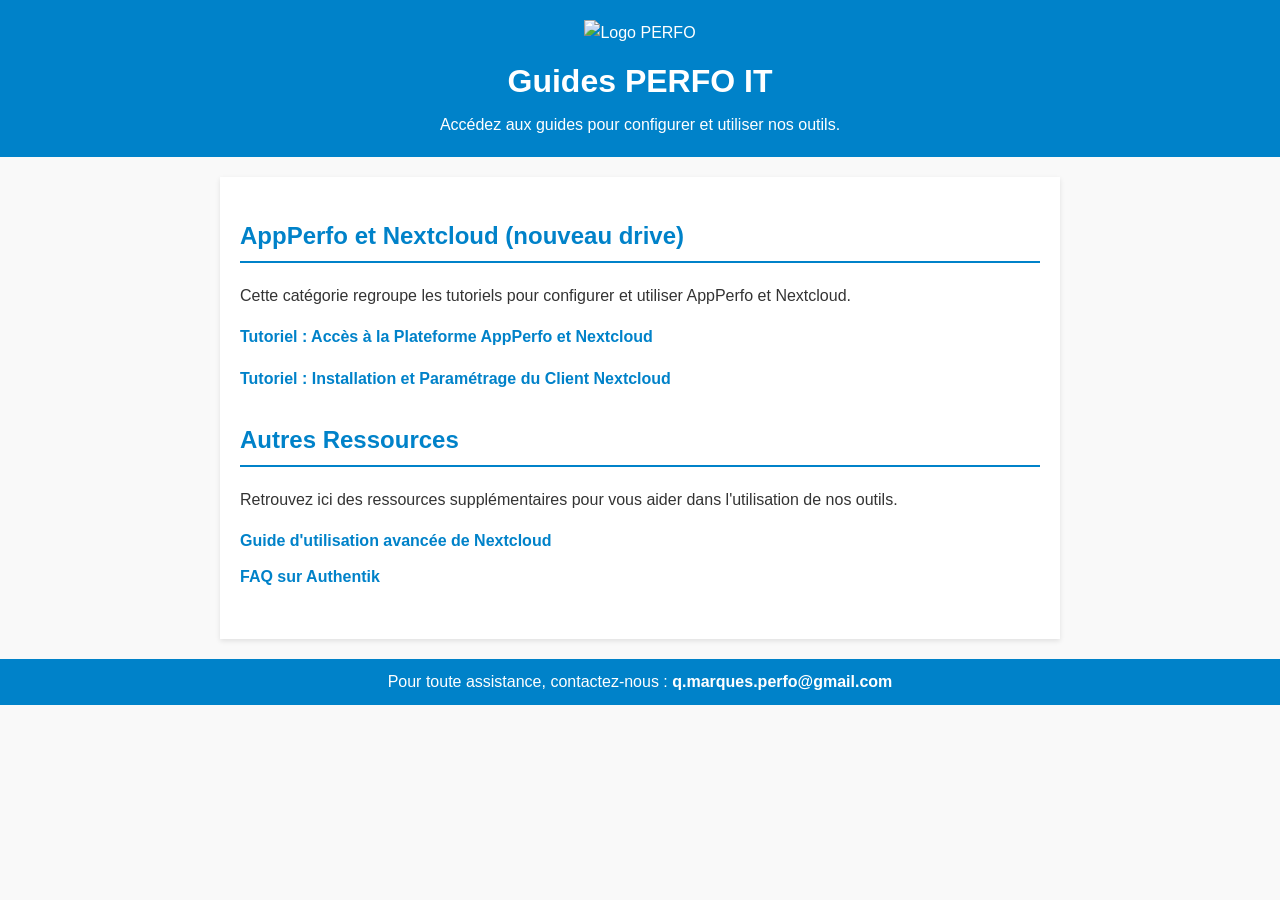
==== index.html @ e6097ef6 "Add files via upload" ====
<!DOCTYPE html>
<html lang="fr">
<head>
    <meta charset="UTF-8">
    <meta name="viewport" content="width=device-width, initial-scale=1.0">
    <title>Tutoriels PERFO</title>
    <style>
        body {
            font-family: Arial, sans-serif;
            line-height: 1.6;
            margin: 0;
            padding: 0;
            background-color: #f9f9f9;
            color: #333;
        }
        header {
            background-color: #0082C9;
            color: white;
            padding: 20px;
            text-align: center;
        }
        header img {
            max-width: 150px;
            height: auto;
        }
        header h1 {
            margin: 10px 0 0;
            font-size: 2em;
        }
        header p {
            margin: 5px 0 0;
            font-size: 1em;
        }
        .container {
            max-width: 800px;
            margin: 20px auto;
            padding: 20px;
            background: white;
            box-shadow: 0 2px 5px rgba(0, 0, 0, 0.1);
        }
        h2 {
            color: #0082C9;
            border-bottom: 2px solid #0082C9;
            padding-bottom: 5px;
        }
        ul {
            list-style-type: none;
            padding: 0;
        }
        li {
            margin-bottom: 10px;
        }
        a {
            text-decoration: none;
            color: #0082C9;
            font-weight: bold;
        }
        a:hover {
            text-decoration: underline;
        }
        .category {
            margin-bottom: 30px;
        }
        footer {
            text-align: center;
            padding: 10px;
            background-color: #0082C9;
            color: white;
            margin-top: 20px;
        }
    </style>
</head>
<body>
    <header>
        <img src="https://cloud.perfo.fr/index.php/s/cKPL4TECZcJt4YT/preview" alt="Logo PERFO">
        <h1>Guides PERFO IT</h1>
        <p>Accédez aux guides pour configurer et utiliser nos outils.</p>
    </header>
    <div class="container">
        <section class="category">
            <h2>AppPerfo et Nextcloud (nouveau drive)</h2>
            <p>Cette catégorie regroupe les tutoriels pour configurer et utiliser AppPerfo et Nextcloud.</p>
            <ul>
                <li><a href="Nextcloud/Nextcloud_AppPerfo.html">Tutoriel : Accès à la Plateforme AppPerfo et Nextcloud</a></li>
            </ul>
            <ul>
                <li><a href="tuto-client-nextcloud.html">Tutoriel : Installation et Paramétrage du Client Nextcloud</a></li>
            </ul>
        </section>

        <section class="category">
            <h2>Autres Ressources</h2>
            <p>Retrouvez ici des ressources supplémentaires pour vous aider dans l'utilisation de nos outils.</p>
            <ul>
                <li><a href="#">Guide d'utilisation avancée de Nextcloud</a></li>
                <li><a href="#">FAQ sur Authentik</a></li>
            </ul>
        </section>
    </div>
    <footer>
        Pour toute assistance, contactez-nous : <a href="mailto:q.marques.perfo@gmail.com" style="color: white;">q.marques.perfo@gmail.com</a>
    </footer>
</body>
</html>
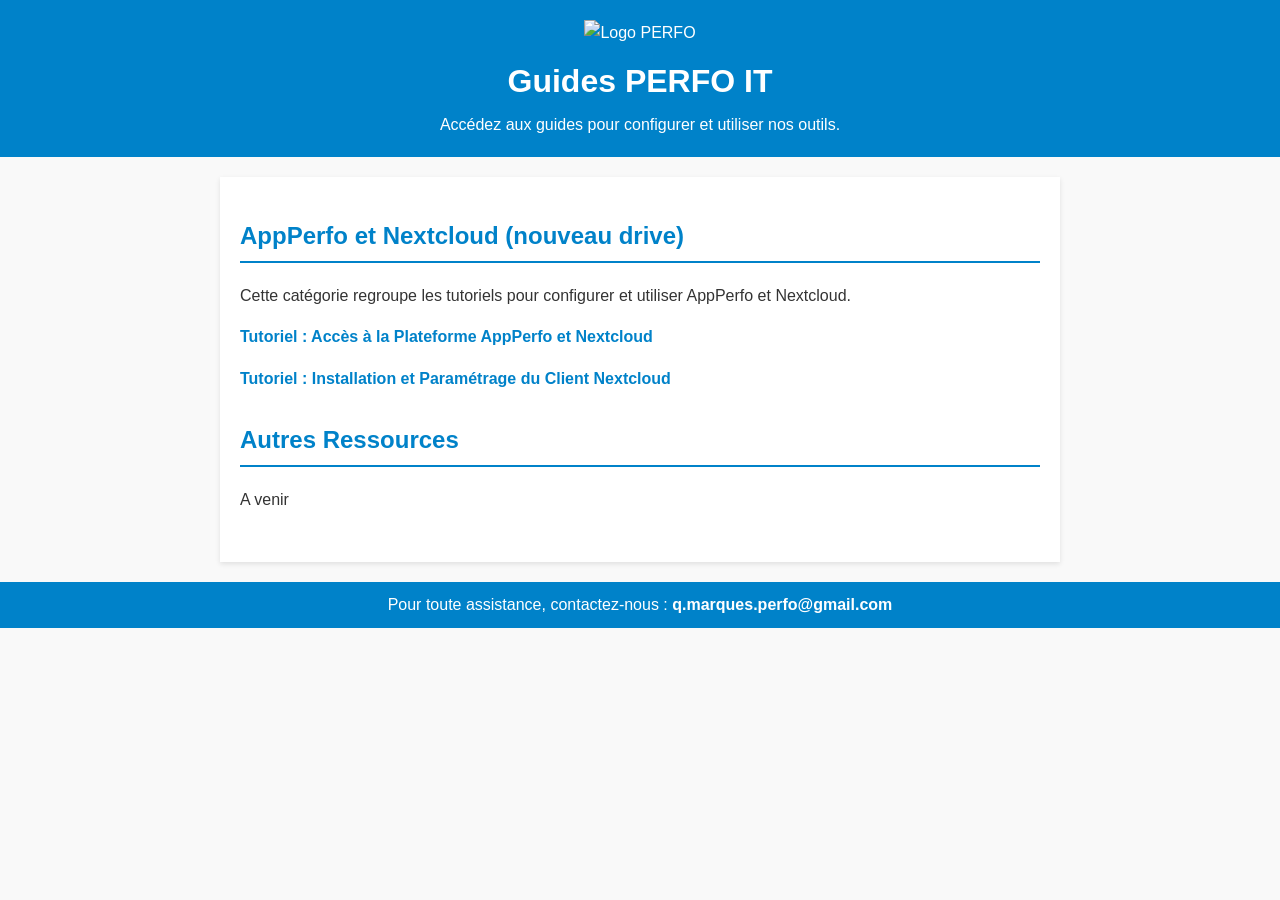
==== commit 780fb4eb: "Update index.html" ====
--- a/index.html
+++ b/index.html
@@ -84,21 +84,18 @@
                 <li><a href="Nextcloud/Nextcloud_AppPerfo.html">Tutoriel : Accès à la Plateforme AppPerfo et Nextcloud</a></li>
             </ul>
             <ul>
-                <li><a href="tuto-client-nextcloud.html">Tutoriel : Installation et Paramétrage du Client Nextcloud</a></li>
+                <li><a href="Nextcloud/Nextcloud_Client.html">Tutoriel : Installation et Paramétrage du Client Nextcloud</a></li>
             </ul>
         </section>
 
         <section class="category">
             <h2>Autres Ressources</h2>
-            <p>Retrouvez ici des ressources supplémentaires pour vous aider dans l'utilisation de nos outils.</p>
-            <ul>
-                <li><a href="#">Guide d'utilisation avancée de Nextcloud</a></li>
-                <li><a href="#">FAQ sur Authentik</a></li>
-            </ul>
+            <p>A venir</p>
+
         </section>
     </div>
     <footer>
         Pour toute assistance, contactez-nous : <a href="mailto:q.marques.perfo@gmail.com" style="color: white;">q.marques.perfo@gmail.com</a>
     </footer>
 </body>
-</html>+</html>
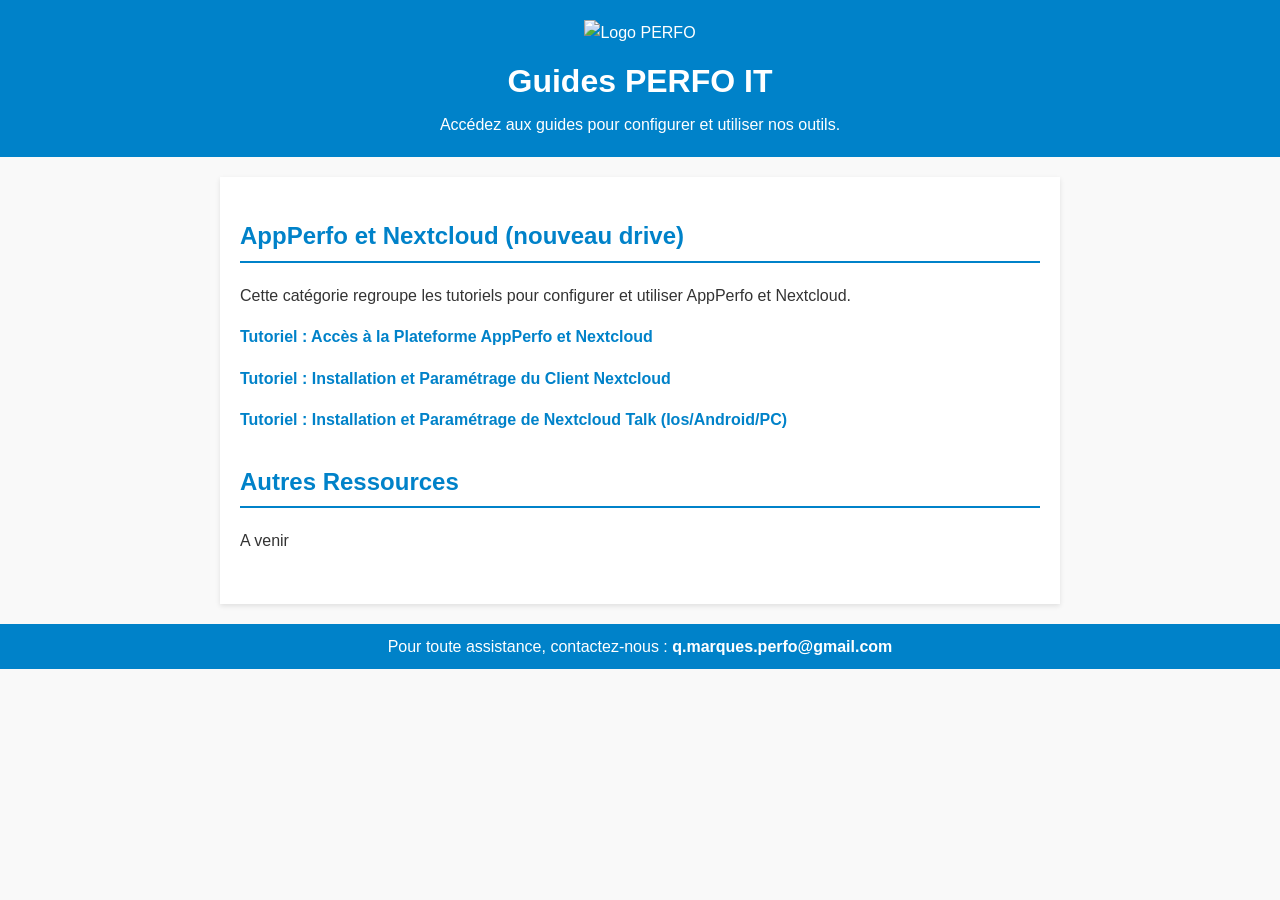
==== commit a74472ce: "Ajout Talk" ====
--- a/index.html
+++ b/index.html
@@ -86,6 +86,9 @@
             <ul>
                 <li><a href="Nextcloud/Nextcloud_Client.html">Tutoriel : Installation et Paramétrage du Client Nextcloud</a></li>
             </ul>
+            <ul>
+                <li><a href="Nextcloud/Talk_Client.html">Tutoriel : Installation et Paramétrage de Nextcloud Talk (Ios/Android/PC)</a></li>
+            </ul>
         </section>
 
         <section class="category">
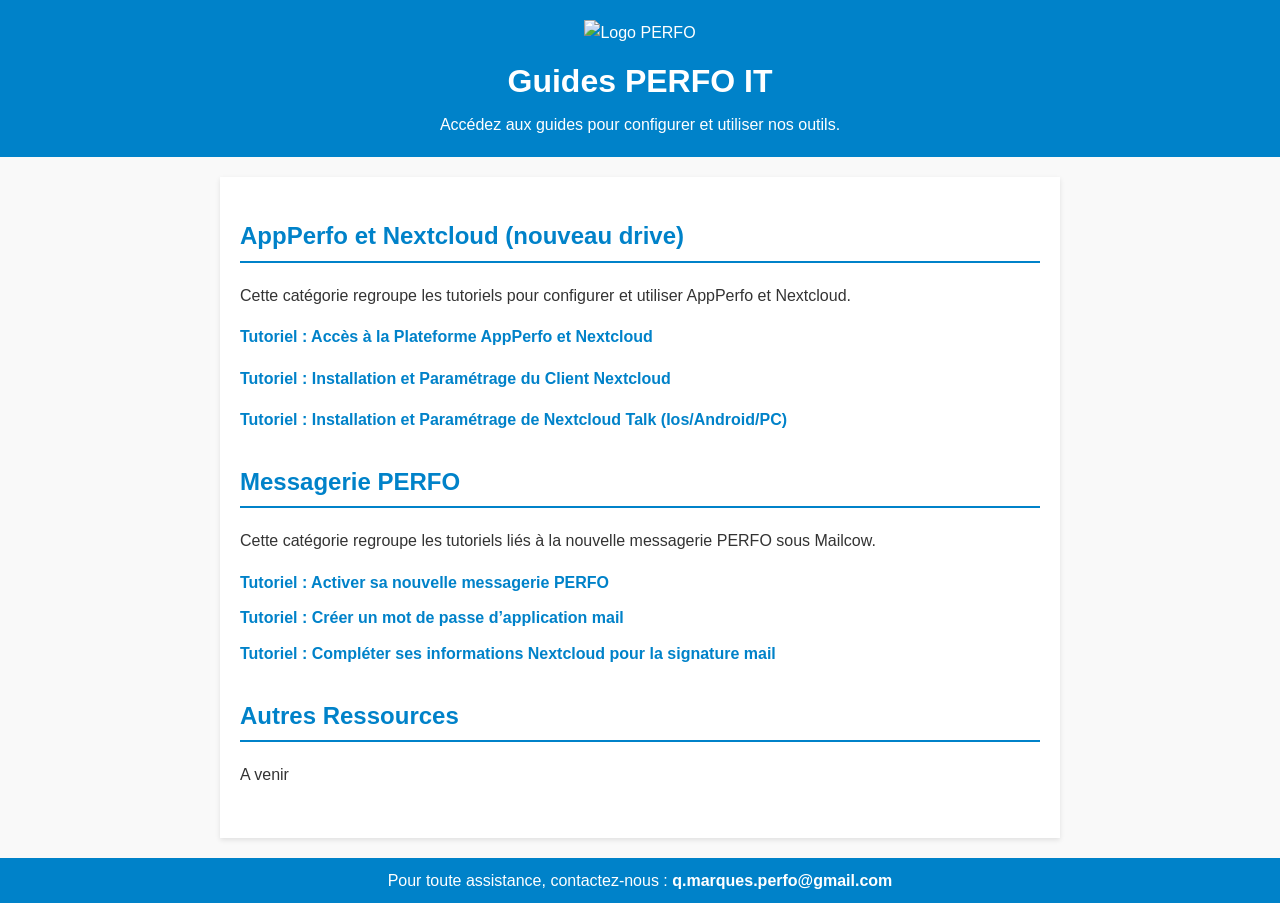
==== commit 17e0b993: "Ajout Mailcow" ====
--- a/index.html
+++ b/index.html
@@ -92,6 +92,17 @@
         </section>
 
         <section class="category">
+            <h2>Messagerie PERFO</h2>
+                <p>Cette catégorie regroupe les tutoriels liés à la nouvelle messagerie PERFO sous Mailcow.</p>
+                
+                <ul>
+                  <li><a href="Mailcow/Activation_Messagerie.html">Tutoriel : Activer sa nouvelle messagerie PERFO</a></li>
+                  <li><a href="Mailcow/Mot_de_passe_application.html">Tutoriel : Créer un mot de passe d’application mail</a></li>
+                  <li><a href="Mailcow/Informations_Nextcloud_Signature.html">Tutoriel : Compléter ses informations Nextcloud pour la signature mail</a></li>
+                </ul>
+        </section>
+        
+        <section class="category">
             <h2>Autres Ressources</h2>
             <p>A venir</p>
 
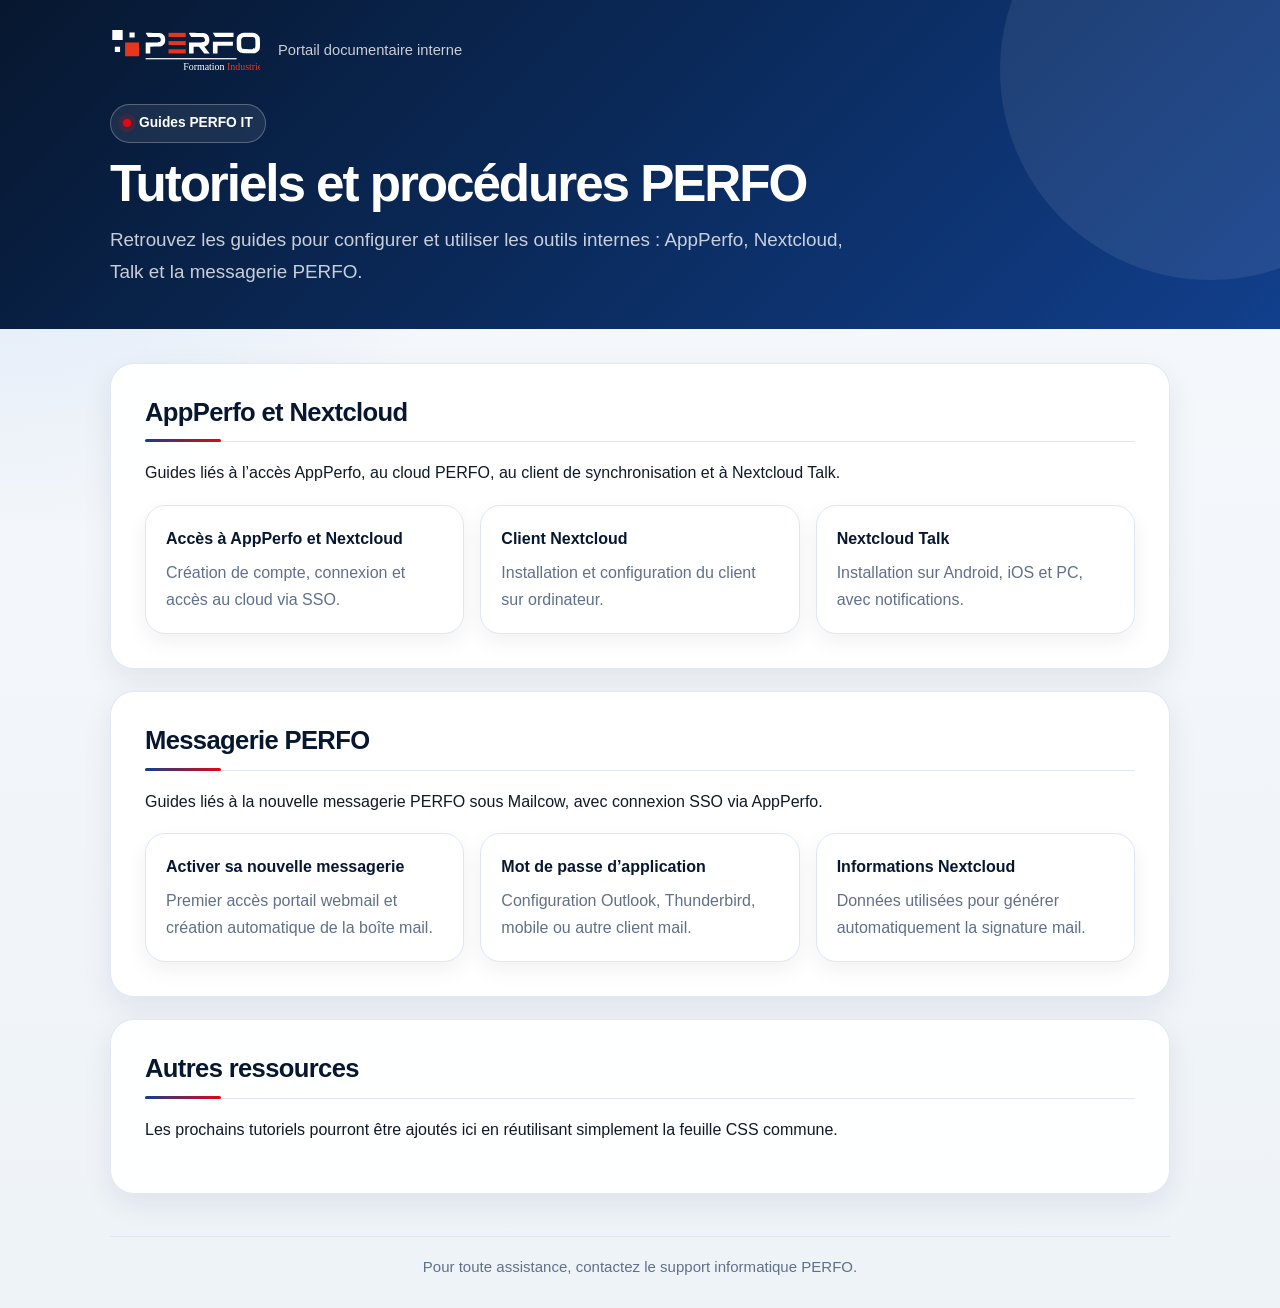
==== commit 7f0b8bc3: "Add files via upload" ====
--- a/index.html
+++ b/index.html
@@ -1,115 +1,53 @@
-<!DOCTYPE html>
-<html lang="fr">
-<head>
-    <meta charset="UTF-8">
-    <meta name="viewport" content="width=device-width, initial-scale=1.0">
-    <title>Tutoriels PERFO</title>
-    <style>
-        body {
-            font-family: Arial, sans-serif;
-            line-height: 1.6;
-            margin: 0;
-            padding: 0;
-            background-color: #f9f9f9;
-            color: #333;
-        }
-        header {
-            background-color: #0082C9;
-            color: white;
-            padding: 20px;
-            text-align: center;
-        }
-        header img {
-            max-width: 150px;
-            height: auto;
-        }
-        header h1 {
-            margin: 10px 0 0;
-            font-size: 2em;
-        }
-        header p {
-            margin: 5px 0 0;
-            font-size: 1em;
-        }
-        .container {
-            max-width: 800px;
-            margin: 20px auto;
-            padding: 20px;
-            background: white;
-            box-shadow: 0 2px 5px rgba(0, 0, 0, 0.1);
-        }
-        h2 {
-            color: #0082C9;
-            border-bottom: 2px solid #0082C9;
-            padding-bottom: 5px;
-        }
-        ul {
-            list-style-type: none;
-            padding: 0;
-        }
-        li {
-            margin-bottom: 10px;
-        }
-        a {
-            text-decoration: none;
-            color: #0082C9;
-            font-weight: bold;
-        }
-        a:hover {
-            text-decoration: underline;
-        }
-        .category {
-            margin-bottom: 30px;
-        }
-        footer {
-            text-align: center;
-            padding: 10px;
-            background-color: #0082C9;
-            color: white;
-            margin-top: 20px;
-        }
-    </style>
-</head>
-<body>
-    <header>
-        <img src="https://cloud.perfo.fr/index.php/s/cKPL4TECZcJt4YT/preview" alt="Logo PERFO">
-        <h1>Guides PERFO IT</h1>
-        <p>Accédez aux guides pour configurer et utiliser nos outils.</p>
-    </header>
-    <div class="container">
-        <section class="category">
-            <h2>AppPerfo et Nextcloud (nouveau drive)</h2>
-            <p>Cette catégorie regroupe les tutoriels pour configurer et utiliser AppPerfo et Nextcloud.</p>
-            <ul>
-                <li><a href="Nextcloud/Nextcloud_AppPerfo.html">Tutoriel : Accès à la Plateforme AppPerfo et Nextcloud</a></li>
-            </ul>
-            <ul>
-                <li><a href="Nextcloud/Nextcloud_Client.html">Tutoriel : Installation et Paramétrage du Client Nextcloud</a></li>
-            </ul>
-            <ul>
-                <li><a href="Nextcloud/Talk_Client.html">Tutoriel : Installation et Paramétrage de Nextcloud Talk (Ios/Android/PC)</a></li>
-            </ul>
-        </section>
-
-        <section class="category">
-            <h2>Messagerie PERFO</h2>
-                <p>Cette catégorie regroupe les tutoriels liés à la nouvelle messagerie PERFO sous Mailcow.</p>
-                
-                <ul>
-                  <li><a href="Mailcow/Activation_Messagerie.html">Tutoriel : Activer sa nouvelle messagerie PERFO</a></li>
-                  <li><a href="Mailcow/Mot_de_passe_application.html">Tutoriel : Créer un mot de passe d’application mail</a></li>
-                  <li><a href="Mailcow/Informations_Nextcloud_Signature.html">Tutoriel : Compléter ses informations Nextcloud pour la signature mail</a></li>
-                </ul>
-        </section>
-        
-        <section class="category">
-            <h2>Autres Ressources</h2>
-            <p>A venir</p>
-
-        </section>
-    </div>
-    <footer>
-        Pour toute assistance, contactez-nous : <a href="mailto:q.marques.perfo@gmail.com" style="color: white;">q.marques.perfo@gmail.com</a>
-    </footer>
-</body>
-</html>
+<!DOCTYPE html>
+<html lang="fr">
+<head>
+  <meta charset="UTF-8" />
+  <meta name="viewport" content="width=device-width, initial-scale=1.0" />
+  <title>Tutoriels PERFO</title>
+  <link rel="stylesheet" href="assets/css/perfo-tutos.css" />
+</head>
+<body>
+  <header class="site-header">
+    <div class="header-inner">
+      <div class="topbar">
+        <div class="brand">
+          <img src="assets/img/logo-perfo-blanc.svg" alt="Logo PERFO" />
+          <div class="brand-text">Portail documentaire interne</div>
+        </div>
+      </div>
+      <div class="hero-kicker">Guides PERFO IT</div>
+      <h1>Tutoriels et procédures PERFO</h1>
+      <p class="header-subtitle">Retrouvez les guides pour configurer et utiliser les outils internes : AppPerfo, Nextcloud, Talk et la messagerie PERFO.</p>
+    </div>
+  </header>
+
+  <main class="container">
+    <section class="category">
+      <h2>AppPerfo et Nextcloud</h2>
+      <p>Guides liés à l’accès AppPerfo, au cloud PERFO, au client de synchronisation et à Nextcloud Talk.</p>
+      <div class="tutorial-grid">
+        <a class="tutorial-card" href="Nextcloud/Nextcloud_AppPerfo.html"><strong>Accès à AppPerfo et Nextcloud</strong><span>Création de compte, connexion et accès au cloud via SSO.</span></a>
+        <a class="tutorial-card" href="Nextcloud/Nextcloud_Client.html"><strong>Client Nextcloud</strong><span>Installation et configuration du client sur ordinateur.</span></a>
+        <a class="tutorial-card" href="Nextcloud/Talk_Client.html"><strong>Nextcloud Talk</strong><span>Installation sur Android, iOS et PC, avec notifications.</span></a>
+      </div>
+    </section>
+
+    <section class="category">
+      <h2>Messagerie PERFO</h2>
+      <p>Guides liés à la nouvelle messagerie PERFO sous Mailcow, avec connexion SSO via AppPerfo.</p>
+      <div class="tutorial-grid">
+        <a class="tutorial-card" href="Mailcow/Activation_Messagerie.html"><strong>Activer sa nouvelle messagerie</strong><span>Premier accès portail webmail et création automatique de la boîte mail.</span></a>
+        <a class="tutorial-card" href="Mailcow/Mot_de_passe_application.html"><strong>Mot de passe d’application</strong><span>Configuration Outlook, Thunderbird, mobile ou autre client mail.</span></a>
+        <a class="tutorial-card" href="Mailcow/Informations_Nextcloud_Signature.html"><strong>Informations Nextcloud</strong><span>Données utilisées pour générer automatiquement la signature mail.</span></a>
+      </div>
+    </section>
+
+    <section class="category">
+      <h2>Autres ressources</h2>
+      <p>Les prochains tutoriels pourront être ajoutés ici en réutilisant simplement la feuille CSS commune.</p>
+    </section>
+  </main>
+
+  <footer class="site-footer"><div class="site-footer-inner">Pour toute assistance, contactez le support informatique PERFO.</div></footer>
+</body>
+</html>
--- a/assets/css/perfo-tutos.css
+++ b/assets/css/perfo-tutos.css
@@ -0,0 +1,377 @@
+
+:root {
+  --perfo-navy: #07172f;
+  --perfo-ink: #111827;
+  --perfo-muted: #607089;
+  --perfo-soft: #f4f7fb;
+  --perfo-card: #ffffff;
+  --perfo-border: #dfe7f2;
+  --perfo-blue: #123f8c;
+  --perfo-blue-2: #1f6fd1;
+  --perfo-red: #e30613;
+  --perfo-green: #15865c;
+  --perfo-yellow: #ffb020;
+  --radius-xl: 24px;
+  --radius-lg: 18px;
+  --shadow-soft: 0 18px 50px rgba(7, 23, 47, .10);
+  --shadow-card: 0 10px 30px rgba(7, 23, 47, .08);
+  --container: 1060px;
+}
+
+* { box-sizing: border-box; }
+html { scroll-behavior: smooth; }
+body {
+  margin: 0;
+  font-family: Inter, "Segoe UI", Roboto, Arial, sans-serif;
+  color: var(--perfo-ink);
+  background:
+    radial-gradient(circle at top left, rgba(31,111,209,.16), transparent 34rem),
+    linear-gradient(180deg, #f7f9fc 0%, #eef3f8 100%);
+  line-height: 1.65;
+}
+a { color: var(--perfo-blue); font-weight: 700; text-decoration: none; }
+a:hover { text-decoration: underline; }
+img { max-width: 100%; height: auto; }
+code {
+  background: #edf3fb;
+  color: #08285d;
+  border: 1px solid #d9e6f5;
+  border-radius: 8px;
+  padding: .15rem .42rem;
+  font-weight: 700;
+  white-space: nowrap;
+}
+
+.site-header {
+  background: linear-gradient(135deg, var(--perfo-navy) 0%, #0b2d62 56%, #123f8c 100%);
+  color: #fff;
+  position: relative;
+  overflow: hidden;
+}
+.site-header::after {
+  content: "";
+  position: absolute;
+  right: -140px;
+  top: -140px;
+  width: 420px;
+  height: 420px;
+  border-radius: 50%;
+  background: rgba(255,255,255,.08);
+}
+.header-inner {
+  width: min(var(--container), calc(100% - 36px));
+  margin: 0 auto;
+  padding: 30px 0 42px;
+  position: relative;
+  z-index: 1;
+}
+.topbar {
+  display: flex;
+  justify-content: space-between;
+  align-items: center;
+  gap: 18px;
+  margin-bottom: 34px;
+}
+.brand { display: flex; align-items: center; gap: 18px; }
+.brand img { width: 150px; display: block; }
+.brand-text { font-size: .92rem; opacity: .78; }
+.home-link {
+  color: #fff;
+  border: 1px solid rgba(255,255,255,.28);
+  background: rgba(255,255,255,.08);
+  padding: 10px 14px;
+  border-radius: 999px;
+  font-size: .92rem;
+  backdrop-filter: blur(10px);
+}
+.home-link:hover { background: rgba(255,255,255,.16); text-decoration: none; }
+.hero-kicker {
+  display: inline-flex;
+  align-items: center;
+  gap: 8px;
+  border: 1px solid rgba(255,255,255,.26);
+  background: rgba(255,255,255,.08);
+  border-radius: 999px;
+  padding: 7px 12px;
+  font-weight: 700;
+  font-size: .86rem;
+  margin-bottom: 14px;
+}
+.hero-kicker::before {
+  content: "";
+  width: 8px;
+  height: 8px;
+  border-radius: 50%;
+  background: var(--perfo-red);
+  box-shadow: 0 0 0 5px rgba(227,6,19,.18);
+}
+h1 {
+  margin: 0;
+  font-size: clamp(2rem, 4vw, 3.35rem);
+  line-height: 1.05;
+  letter-spacing: -.04em;
+}
+.header-subtitle {
+  max-width: 760px;
+  margin: 14px 0 0;
+  color: rgba(255,255,255,.78);
+  font-size: clamp(1rem, 1.6vw, 1.18rem);
+}
+
+.container {
+  width: min(var(--container), calc(100% - 36px));
+  margin: 34px auto 42px;
+  position: relative;
+  z-index: 2;
+}
+
+.hero {
+  background: rgba(255,255,255,.94);
+  border: 1px solid rgba(223,231,242,.92);
+  border-radius: var(--radius-xl);
+  box-shadow: var(--shadow-card);
+  padding: clamp(22px, 3vw, 34px);
+  margin: 0 0 22px;
+}
+.hero h1 {
+  font-size: clamp(1.65rem, 2.6vw, 2.25rem);
+  color: var(--perfo-navy);
+  margin: 0 0 12px;
+}
+.hero .subtitle {
+  color: var(--perfo-muted);
+  margin: 0;
+}
+
+.content-card, section, .category {
+  background: rgba(255,255,255,.94);
+  border: 1px solid rgba(223,231,242,.92);
+  border-radius: var(--radius-xl);
+  box-shadow: var(--shadow-card);
+  padding: clamp(22px, 3vw, 34px);
+  margin: 22px 0;
+}
+section:first-child { margin-top: 0; }
+h2 {
+  color: var(--perfo-navy);
+  margin: 0 0 18px;
+  font-size: clamp(1.35rem, 2vw, 1.85rem);
+  line-height: 1.16;
+  letter-spacing: -.025em;
+  padding-bottom: 14px;
+  border-bottom: 1px solid var(--perfo-border);
+  position: relative;
+}
+h2::after {
+  content: "";
+  position: absolute;
+  left: 0;
+  bottom: -1px;
+  width: 76px;
+  height: 3px;
+  border-radius: 999px;
+  background: linear-gradient(90deg, var(--perfo-blue), var(--perfo-red));
+}
+h3 { color: #0b2d62; margin-top: 24px; }
+ul, ol { padding-left: 1.35rem; }
+li { margin: .55rem 0; }
+
+.notice, .important, .tip, .info {
+  margin: 20px 0;
+  padding: 16px 18px;
+  border-radius: 16px;
+  border: 1px solid var(--perfo-border);
+  background: #f8fbff;
+}
+.notice, .important {
+  border-left: 6px solid var(--perfo-red);
+  background: #fff6f7;
+}
+.tip, .info {
+  border-left: 6px solid var(--perfo-blue);
+  background: #f2f7ff;
+}
+
+.steps { counter-reset: step; padding: 0; list-style: none; }
+.steps > li {
+  counter-increment: step;
+  position: relative;
+  padding: 18px 18px 18px 62px;
+  margin: 14px 0;
+  background: #f9fbfe;
+  border: 1px solid var(--perfo-border);
+  border-radius: 18px;
+}
+.steps > li::before {
+  content: counter(step);
+  position: absolute;
+  left: 18px;
+  top: 18px;
+  width: 30px;
+  height: 30px;
+  border-radius: 50%;
+  display: grid;
+  place-items: center;
+  color: #fff;
+  font-weight: 900;
+  background: linear-gradient(135deg, var(--perfo-blue), var(--perfo-blue-2));
+}
+
+.card-grid, .cards, .tutorial-grid {
+  display: grid;
+  grid-template-columns: repeat(auto-fit, minmax(240px, 1fr));
+  gap: 16px;
+  margin-top: 18px;
+}
+.card-link {
+  display: flex;
+  height: 100%;
+  color: inherit;
+  text-decoration: none;
+}
+.card, .tutorial-card {
+  background: #fff;
+  border: 1px solid var(--perfo-border);
+  border-radius: 20px;
+  padding: 20px;
+  box-shadow: 0 8px 22px rgba(7,23,47,.06);
+  transition: transform .18s ease, box-shadow .18s ease, border-color .18s ease;
+  height: 100%;
+  width: 100%;
+  display: flex;
+  flex-direction: column;
+}
+.card p, .tutorial-card p {
+  margin-bottom: 0;
+}
+.tutorial-card { display: block; color: inherit; font-weight: 400; text-decoration: none; }
+.card-link:hover, .tutorial-card:hover { text-decoration: none; }
+.card-link:hover .card, .tutorial-card:hover {
+  transform: translateY(-3px);
+  box-shadow: var(--shadow-card);
+  border-color: rgba(31, 101, 216, .45);
+}
+.tutorial-card strong, .card strong, .card h3 { color: var(--perfo-navy); }
+.card h3 { margin: 0 0 8px; font-size: 1.05rem; }
+.tutorial-card span { display: block; color: var(--perfo-muted); margin-top: 8px; font-weight: 500; }
+.card-action {
+  display: inline-flex;
+  align-items: center;
+  gap: 6px;
+  margin-top: auto;
+  padding-top: 18px;
+  font-weight: 900;
+  color: var(--perfo-blue);
+}
+.card-link:hover .card-action { color: var(--perfo-blue-2); }
+
+.btn-row { display: flex; flex-wrap: wrap; gap: 12px; margin-top: 20px; }
+.btn {
+  display: inline-flex;
+  align-items: center;
+  justify-content: center;
+  gap: 8px;
+  min-height: 44px;
+  padding: 11px 17px;
+  color: #fff;
+  max-width: 100%;
+  overflow-wrap: anywhere;
+  text-align: center;
+  background: linear-gradient(135deg, var(--perfo-blue), var(--perfo-blue-2));
+  border-radius: 999px;
+  font-weight: 800;
+  box-shadow: 0 10px 24px rgba(18,63,140,.18);
+}
+.btn:hover { text-decoration: none; filter: brightness(1.04); }
+.btn.secondary { background: linear-gradient(135deg, var(--perfo-navy), #203a63); }
+
+.screenshot-placeholder {
+  min-height: 260px;
+  margin: 22px 0;
+  padding: 16px;
+  border: 1px dashed #b9c7d9;
+  border-radius: 20px;
+  background: #f8fbff;
+  display: flex;
+  align-items: center;
+  justify-content: center;
+  color: var(--perfo-muted);
+}
+.screenshot-placeholder img {
+  max-width: 100%;
+  max-height: 520px;
+  object-fit: contain;
+  border-radius: 14px;
+  box-shadow: 0 10px 30px rgba(7,23,47,.12);
+}
+
+table {
+  width: 100%;
+  border-collapse: separate;
+  border-spacing: 0;
+  margin: 18px 0;
+  overflow: hidden;
+  border: 1px solid var(--perfo-border);
+  border-radius: 16px;
+  background: #fff;
+}
+th, td { padding: 13px 14px; text-align: left; vertical-align: top; border-bottom: 1px solid var(--perfo-border); }
+th { background: #eef4fb; color: var(--perfo-navy); }
+tr:last-child td { border-bottom: 0; }
+.platform-badge { display:inline-flex; padding: 4px 10px; border-radius:999px; color:#fff; background:var(--perfo-blue); font-size:.78rem; }
+.badge-android { background:#4f8b2f; } .badge-ios { background:#111827; } .badge-desktop { background:var(--perfo-blue); }
+
+.site-footer {
+  width: min(var(--container), calc(100% - 36px));
+  margin: 0 auto 28px;
+  color: var(--perfo-muted);
+  text-align: center;
+  font-size: .94rem;
+}
+.site-footer-inner {
+  border-top: 1px solid var(--perfo-border);
+  padding-top: 18px;
+}
+.site-footer a { color: var(--perfo-blue); }
+
+@media (max-width: 720px) {
+  .topbar { align-items: flex-start; flex-direction: column; }
+  .brand img { width: 128px; }
+  .container { width: min(100% - 24px, var(--container)); }
+  .header-inner { width: min(100% - 24px, var(--container)); padding-bottom: 36px; }
+  
+.hero {
+  background: rgba(255,255,255,.94);
+  border: 1px solid rgba(223,231,242,.92);
+  border-radius: var(--radius-xl);
+  box-shadow: var(--shadow-card);
+  padding: clamp(22px, 3vw, 34px);
+  margin: 0 0 22px;
+}
+.hero h1 {
+  font-size: clamp(1.65rem, 2.6vw, 2.25rem);
+  color: var(--perfo-navy);
+  margin: 0 0 12px;
+}
+.hero .subtitle {
+  color: var(--perfo-muted);
+  margin: 0;
+}
+
+.content-card, section, .category { border-radius: 18px; padding: 20px; }
+  .home-link { width: 100%; text-align: center; }
+  table { display: block; overflow-x: auto; }
+  .btn-row { flex-direction: column; }
+  .btn { width: 100%; }
+}
+
+@media print {
+  body { background: #fff; color: #000; }
+  .site-header { background: #fff; color: #000; border-bottom: 2px solid #111; }
+  .site-header::after, .home-link { display: none; }
+  .brand img { content: url('../img/logo-perfo.svg'); }
+  .container { margin: 18px auto; width: 100%; }
+  section, .category, .content-card { box-shadow: none; break-inside: avoid; page-break-inside: avoid; }
+  .btn-row { display: none; }
+  a { color: #000; text-decoration: none; }
+}
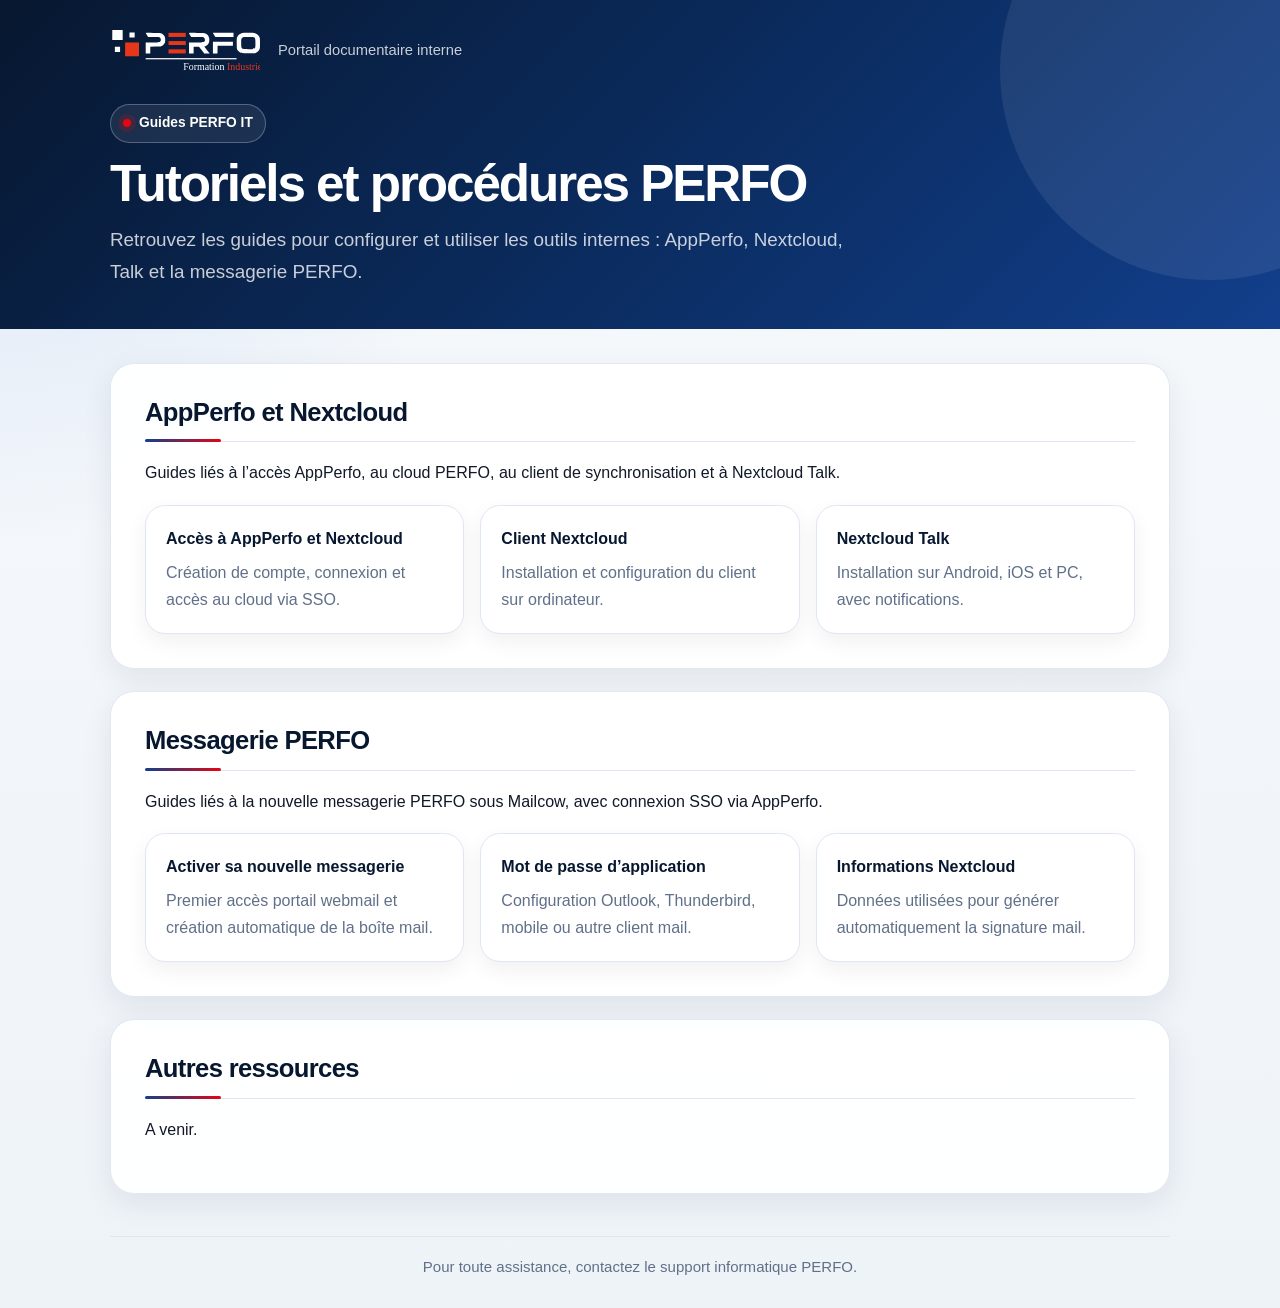
==== commit d54a293b: "Update index.html" ====
--- a/index.html
+++ b/index.html
@@ -44,7 +44,7 @@
 
     <section class="category">
       <h2>Autres ressources</h2>
-      <p>Les prochains tutoriels pourront être ajoutés ici en réutilisant simplement la feuille CSS commune.</p>
+      <p>A venir.</p>
     </section>
   </main>
 
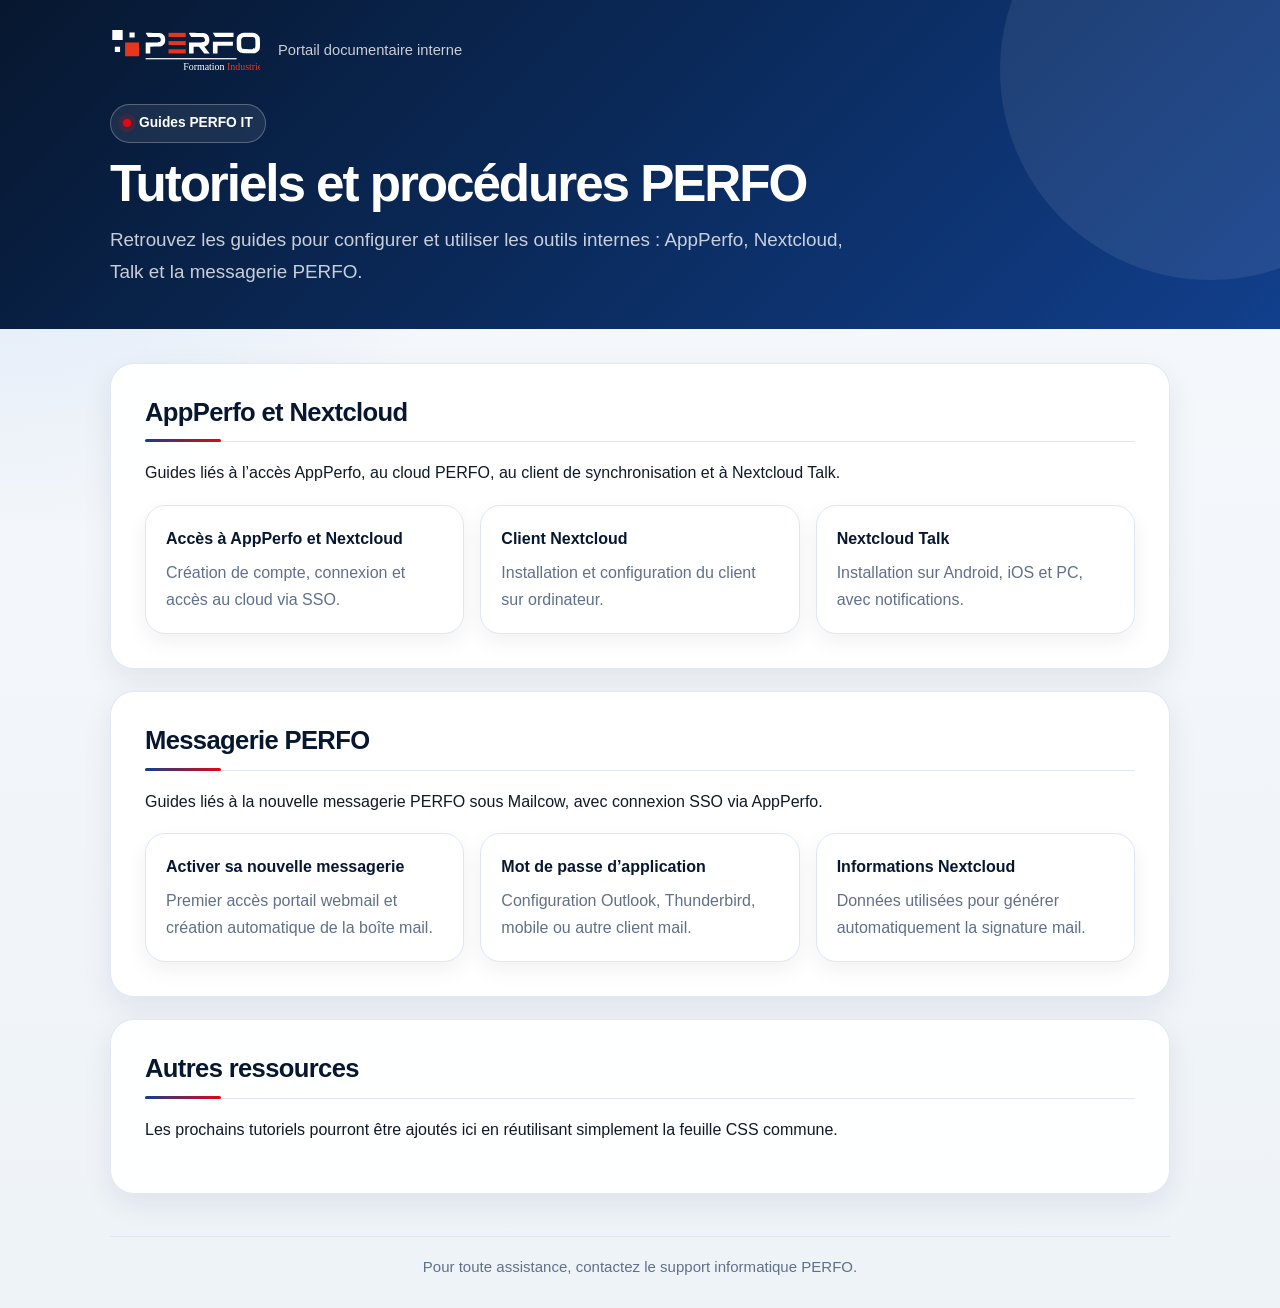
==== commit 596d7a14: "Add files via upload" ====
--- a/index.html
+++ b/index.html
@@ -44,7 +44,7 @@
 
     <section class="category">
       <h2>Autres ressources</h2>
-      <p>A venir.</p>
+      <p>Les prochains tutoriels pourront être ajoutés ici en réutilisant simplement la feuille CSS commune.</p>
     </section>
   </main>
 
